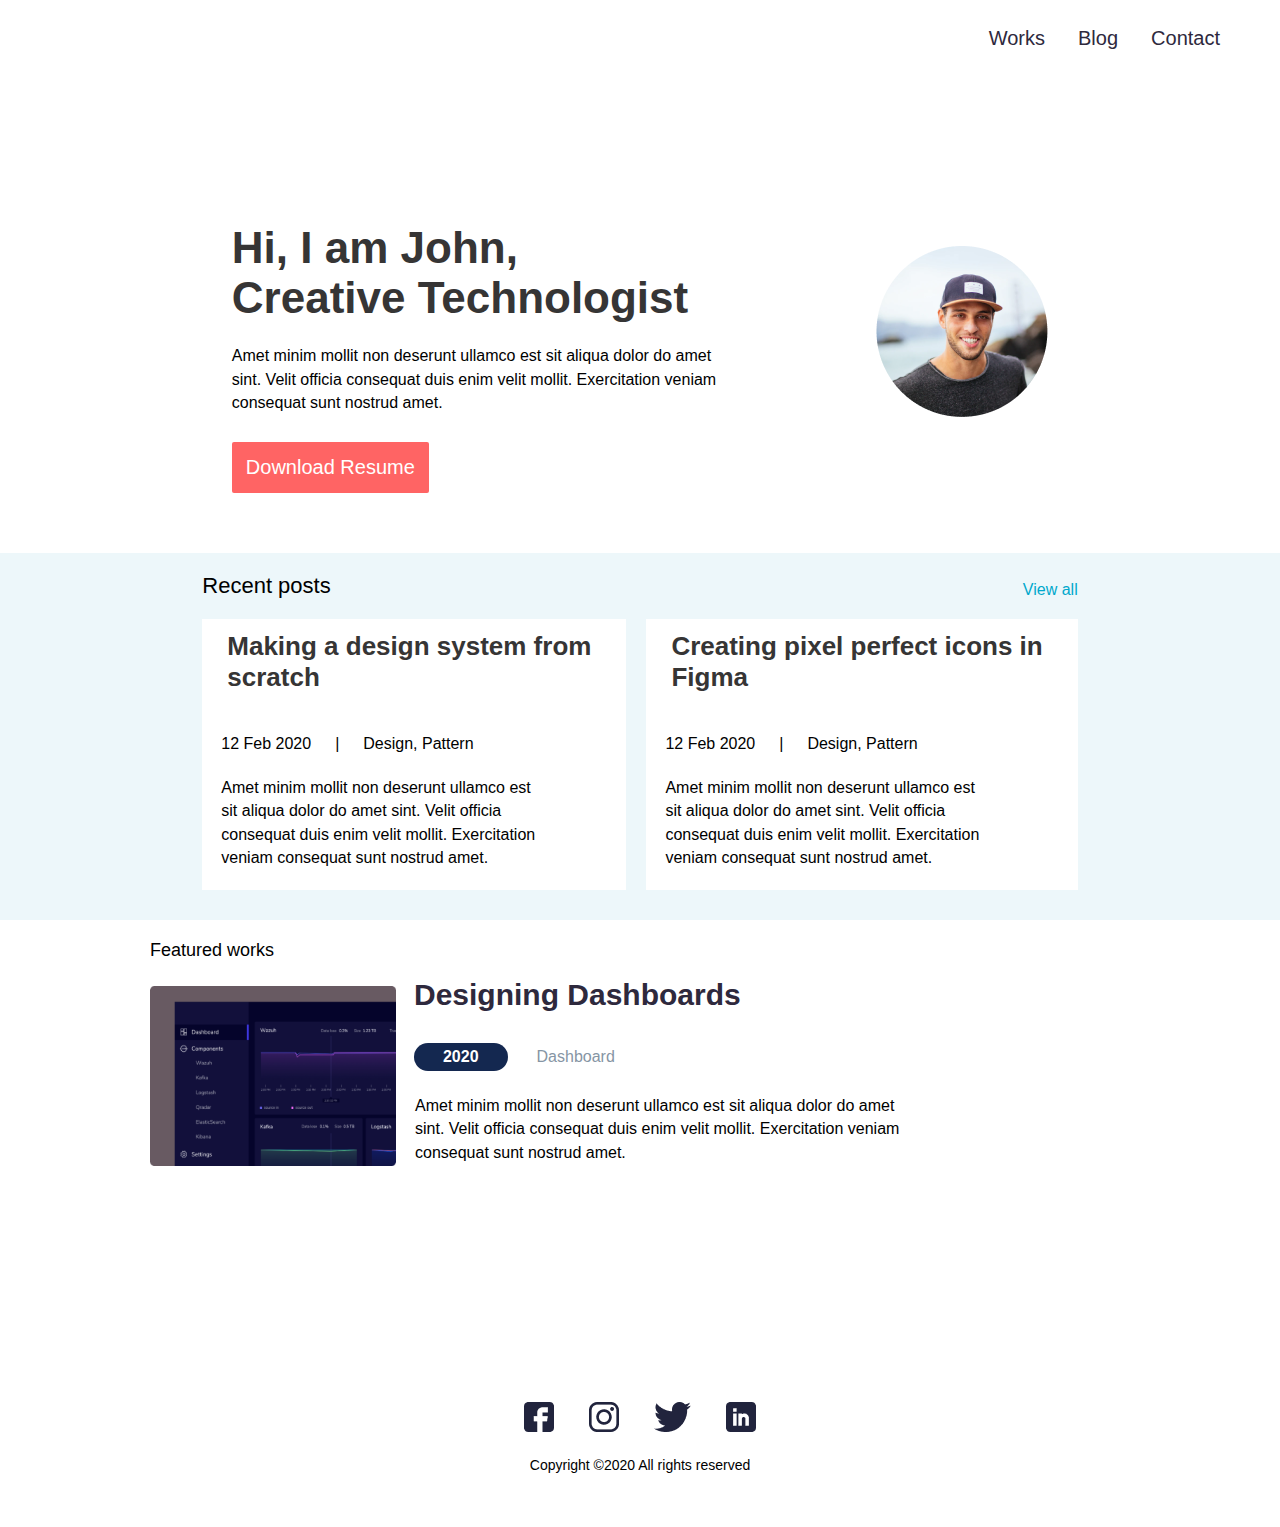
==== index.html @ 2c274daf "contact page" ====
<!DOCTYPE html>
<html lang="en">
<head>
    <meta charset="UTF-8">
    <meta name="viewport" content="width=device-width, initial-scale=1.0">
    <link rel="stylesheet" href="style.css">
    <title>Document</title>
</head>
<body>
    <header class="header">
        <img class="img-head" src="Mobile-Header.png" alt="side bar">

    </header>
    <header class ="header-desktop">
        <span class="works">Works</span>
        <span class="blog">Blog</span>
        <span class="contact">Contact</span>
</header>
    <section class="first-section">
        <img class="personal-image" src="Ellipse 1.png" alt="Personal photo">
        <div class="intro-desktop">
        <div class="introduction" >
            Hi, I am John,<br>
Creative<br> Technologist
        </div>
        <div class="introduction-desktop" >
            Hi, I am John,<br>
Creative Technologist
        </div>
        <div class=paragraph>
            Amet minim mollit non deserunt ullamco<br> est 
            sit aliqua dolor do amet sint. Velit officia<br>
            consequat duis enim velit mollit.<br> Exercitation
            veniam consequat sunt nostrud amet.
        </div>
        <div class=paragraph-desktop>
            Amet minim mollit non deserunt ullamco est 
            sit aliqua dolor do amet<br> sint. Velit officia
            consequat duis enim velit mollit. Exercitation
            veniam<br> consequat sunt nostrud amet.
        </div>
        <div class="download">
                Download Resume
            </div> 
      </div>
    </section>
    <section class="seconde-section">
        <div class="for-desktop-one">
        <div class="recent">
            Recent posts
        </div>
        <article class="block-one">
            <p class="head-style">
                Making a design system from<br>scratch
            </p>
            <div class="date">
                <p>
                    12 Feb 2020 
                </p>
                <p class="vector">
                   | 
                </p>
                <p class="design">
                    Design, Pattern
                </p>
                
           </div>
           <div class="paragraph-style">
            Amet minim mollit non deserunt ullamco est <br>
            sit aliqua dolor do amet sint. Velit officia<br>
            consequat duis enim velit mollit. Exercitation<br>
            veniam consequat sunt nostrud amet.
            
           </div>
           </div>
        </article>
        <div class="for-desktop-two">
            <div class="view-all">View all</div>
        <article class="block-two">
            <p class="head-style">
                Creating pixel perfect icons in<br> Figma
            </p>
            <div class="date">
                <p>
                    12 Feb 2020 
                </p>
                <p class="vector">
                   | 
                </p>
                <p class="design">
                    Design, Pattern
                </p>
                
           </div>
           <div class="paragraph-style">
            Amet minim mollit non deserunt ullamco est <br>
            sit aliqua dolor do amet sint. Velit officia<br>
            consequat duis enim velit mollit. Exercitation<br>
            veniam consequat sunt nostrud amet.
            
           </div>
        </div>
        </article>
           

 
        </div>

    </section>
    <section class="third-section">
        <div class="featured">
            Featured works
        </div>
        <div class="for-desktop-three">
        <img class="img-featured" src="Rectangle 30.png" alt="Featured works">
        <div class="for-desktop-four">
        <div class="designing">Designing Dashboards</div>
        <div class="yearD">
            <p class="year">
                2020
            </p>
            <p class="dash">
                Dashboard
            </p>
        </div>
        <div class="paragraph-style for-desktop-five" style="margin-top: 7px;">
            Amet minim mollit non deserunt ullamco est sit<br>
            aliqua dolor do amet sint. Velit officia<br>
            consequat duis enim velit mollit. Exercitation <br>
            veniam consequat sunt nostrud amet.
        </div>
        <div class="paragraph-desktop-new">
            Amet minim mollit non deserunt ullamco est 
            sit aliqua dolor do amet<br> sint. Velit officia
            consequat duis enim velit mollit. Exercitation
            veniam<br> consequat sunt nostrud amet.
        </div>
        </div>
        </div>
        <div class="for-desktop-three p2">
            <img class="img-featured" src="Rectangle 32.png" alt="Featured works">
            <div class="for-desktop-four">
            <div class="designing">Designing Dashboards</div>
            <div class="yearD">
                <p class="year">
                    2020
                </p>
                <p class="dash">
                    Illustration
                </p>
            </div>
            <div class="paragraph-desktop-new">
                Amet minim mollit non deserunt ullamco est 
                sit aliqua dolor do amet<br> sint. Velit officia
                consequat duis enim velit mollit. Exercitation
                veniam<br> consequat sunt nostrud amet.
            </div>
            </div>
            </div>
            <div class="for-desktop-three p3" style="margin-top: 20px;">
                <img class="img-featured" src="Rectangle 34.png" alt="Featured works">
                <div class="for-desktop-four">
                <div class="designing">Designing Dashboards</div>
                <div class="yearD">
                    <p class="year">
                        2020
                    </p>
                    <p class="dash">
                        Typography
                    </p>
                </div>
                <div class="paragraph-desktop-new">
                    Amet minim mollit non deserunt ullamco est 
                    sit aliqua dolor do amet<br> sint. Velit officia
                    consequat duis enim velit mollit. Exercitation
                    veniam<br> consequat sunt nostrud amet.
                </div>
                </div>
                </div>
    </section>
<section class="fourth-section">
    <article class="contacts">
        <div class="social-media">
        <img class="social fb" src="fb.png" alt="facebook" >
        <img class="social ins" src="insta.png" alt="Instagram">
        <img class="social twi" src="twitter.png" alt="Twitter">
        <img class="social lin" src="Linkedin.png" alt="Linkeden">
        </div>
        <div class="copyright">
            Copyright ©2020 All rights reserved 
        </div>

    </article>
</section>
</body>
</html>
---- style.css ----
body{
    margin: 0;

}

header{
    display: flex;
    align-items: center;
 
}

.header-desktop{
    display: none;
}

.img-head
{
    width: 100%
    
}

.first-section{
    display: flex;
    flex-direction: column;
    align-items: center;
}

.intro-desktop{
    display: flex;
    flex-direction: column;
    align-items: center;
}

.personal-img{
    flex: 150px;
    margin-top: 33px;

}
.introduction{
    margin-top: 43.14px;
    font-size: 32px;
    flex: 50px;
    font-family: sans-serif;
    font-weight: 700;
    color: rgb(54, 53, 53);
   
}

.paragraph{
    margin-top: 21px;
    font-size: 16px;
    font-family: sans-serif;
    font-weight: normal;
    line-height: 23.5px;
    margin-left: 40px;
}

.paragraph-desktop{
    display: none;
}

.introduction-desktop{
    display: none;
}

.download{
    margin-top: 27px;
    margin-bottom: 60px;
    font-size: 20px;
    font-family: sans-serif;
    color: white;
    background: #FF6464;
    border-radius: 2px;
    padding: 14px;

}

.seconde-section
{
    display: flex;
    flex-direction: column;
    align-items: center;
    background: #EDF7FA;
}

.recent{
    margin-top: 20px;
    font-size: 18px;
    font-family: sans-serif;
}

.block-one{
    display: flex;
    flex-direction: column;
    margin-top: 20px;
    background-color: white;

}

.head-style{
    margin-top: 12px;
    margin-left: 19px;
    margin-right: 8px;
    font-weight: 700;
    font-family: sans-serif;
    font-size: 22px;
    color: rgb(54, 53, 53);

}

.date{
    display: flex;
    flex-direction: row;
    margin-left: 19px;
    font-size: 16px;
    font-family: sans-serif;
}

.vector{
    margin-left: 24px;

}

.design
{
    margin-left: 24px;
    
}

.paragraph-style{
    margin-top: 7px;
    margin-left: 19px;
    font-size: 16px;
    font-family: sans-serif;
    line-height: 23.5px;
    margin-bottom: 20px;
}

.view-all{
    display: none;
}

.block-two
{
    display: flex;
    flex-direction: column;
    margin-top: 17px;
    background-color: white;
    margin-bottom: 38px;

}

.for-desktop-one, .for-desktop-two{
    display: flex;
    flex-direction: column;
    align-items: center;
}


.third-section{
    display: flex;
    flex-direction: column;
    align-items: center;
}


.featured{
    margin-top: 20px;
    font-size: 18px;
    font-family: sans-serif;
}

.img-featured{
    margin-top: 20px;
    flex: 230px;
}

.paragraph-desktop-new{
    display: none
}

.designing
{
    margin-top: 17px;
    margin-left: 18px;
    font-weight: 700;
    font-size: 24px;
    font-family: sans-serif;
    align-self: start;
    color: rgb(46, 41, 61);
}

.yearD{
    width: 100%;
    display: flex;
    align-items: center;
    justify-content: flex-start;
    
}

.year{
    margin-right: 22px;
    padding: 5px;
    margin-top: 16px;
    font-weight: 900;
    font-size: 16px;
    font-family: sans-serif;
    text-align: center;
    align-self: flex-start;
    color: white;
    background: #142850;
    border-radius: 16px;
    margin-left: 18px;
    width: 16.6%;

}

.dash{
    font-size: 16px;
    font-family: sans-serif;
    color: #8695A4;

}

.vector-B{
    height: 0%;
    width: 90%;
    margin-top: 17px;
}

.contacts{
    display: flex;
    margin-top: 167px;
    flex-direction: column;
    align-items: center;
    

}

.for-desktop-three{
    display: flex;
    flex-direction: column;
}

.p2{
    display: none;
}

.p3{
    display: none;
}

.for-desktop-four{
    display: flex;
    flex-direction: column;
    align-items: center;
}

.social-media{
    display: flex;
    flex-direction: row;
    margin-top: 51px;
    align-items: center;
}

     
    .ins{
        margin-left: 35px;
    }

    .twi{
        margin-left: 35px;
    }

    .lin{
        margin-left: 35px;
    }


    .copyright{
        margin-top: 25px;
        font-size: 14px;
        font-family: sans-serif;
        margin-bottom: 54px;
    }

     @media only screen and (min-width: 850px){

        .header{
            display: none;
        }

        .header-desktop{
            display: flex;
            flex-direction: row;
            justify-content: flex-end;
            margin-top: 27px ;
            margin-bottom: 130px;
            
        }

        .contact{
            margin-right: 60px;
            font-size: 20px;
            font-weight: 500;
            font-family: sans-serif;
            color: rgb(46, 41, 61);

        }

        .blog{
            margin-right: 33px;
            font-size: 20px;
            font-weight: 500;
            font-family: sans-serif;
            color: rgb(46, 41, 61);
        }

        .works{
            margin-right: 33px;
            font-size: 20px;
            font-weight: 500;
            font-family: sans-serif;
            color: rgb(46, 41, 61);
        }

        .first-section{
            flex-direction: row-reverse;
            justify-content: center;
        }

        .paragraph{
            display: none;
        }

        .introduction{
            display: none;
        }

        .paragraph-desktop{
            display: block;
            margin-top: 21px;
            font-size: 16px;
            font-family: sans-serif;
            font-weight: normal;
            line-height: 23.5px;
            margin-left: 0px;
        }
        
        .introduction-desktop{
            display: block;
            margin-top: 43.14px;
            font-size: 44px;
            flex: 50px;
            font-family: sans-serif;
            font-weight: 700;
            color: rgb(54, 53, 53);
            
        }

       
      .intro-desktop{
            display: flex;
            flex-direction: column;
            align-items: flex-start;
            margin-right: 90px;
            
         }

         .personal-image{
             margin-bottom: 70px;
             margin-left: 70px;
         }

         .seconde-section{
            flex-direction: row;
            justify-content: center;
            
         }

         .view-all{
            display: block;
            align-self: flex-end;
            margin-top: 28px;
            margin-bottom: 3px;
            font-size: 16px;
            font-family: sans-serif;
            color: #00A8CC;
        }
         
        .recent{
            font-size: 22px;
            align-self: flex-start;
        }

        .head-style{
            font-size: 26px;
            margin-right: 35px;
            margin-left: 25px;
        }
        

         .block-two{
             margin-bottom: 0px;
        }

         .for-desktop-one{
             margin-right: 10px;
             margin-bottom: 30px;
         }

         .for-desktop-two{
             margin-left: 10px;
             margin-bottom: 30px;
         }

         .third-section{
             align-items: flex-start;
         }

        .for-desktop-three{
            flex-direction: row;
            margin-left: 150px;
        }

        .featured{
            margin-left: 150px;
        }

        .designing{
            font-size: 30px;
        }

        .yearD{
            margin-top: 15px;
        }

        .for-desktop-five{
            display: none;
        }

        .paragraph-desktop-new{
            display: block;
            margin-top: 7px;
            margin-left: 19px;
            font-size: 16px;
            font-family: sans-serif;
            line-height: 23.5px;
            margin-bottom: 20px;
        }

        .img-featured{
            width: 246px;
            height: 180px;
            margin-top: 25px

        }
        
        .dash{
            margin-left: 7px;
        }

 }
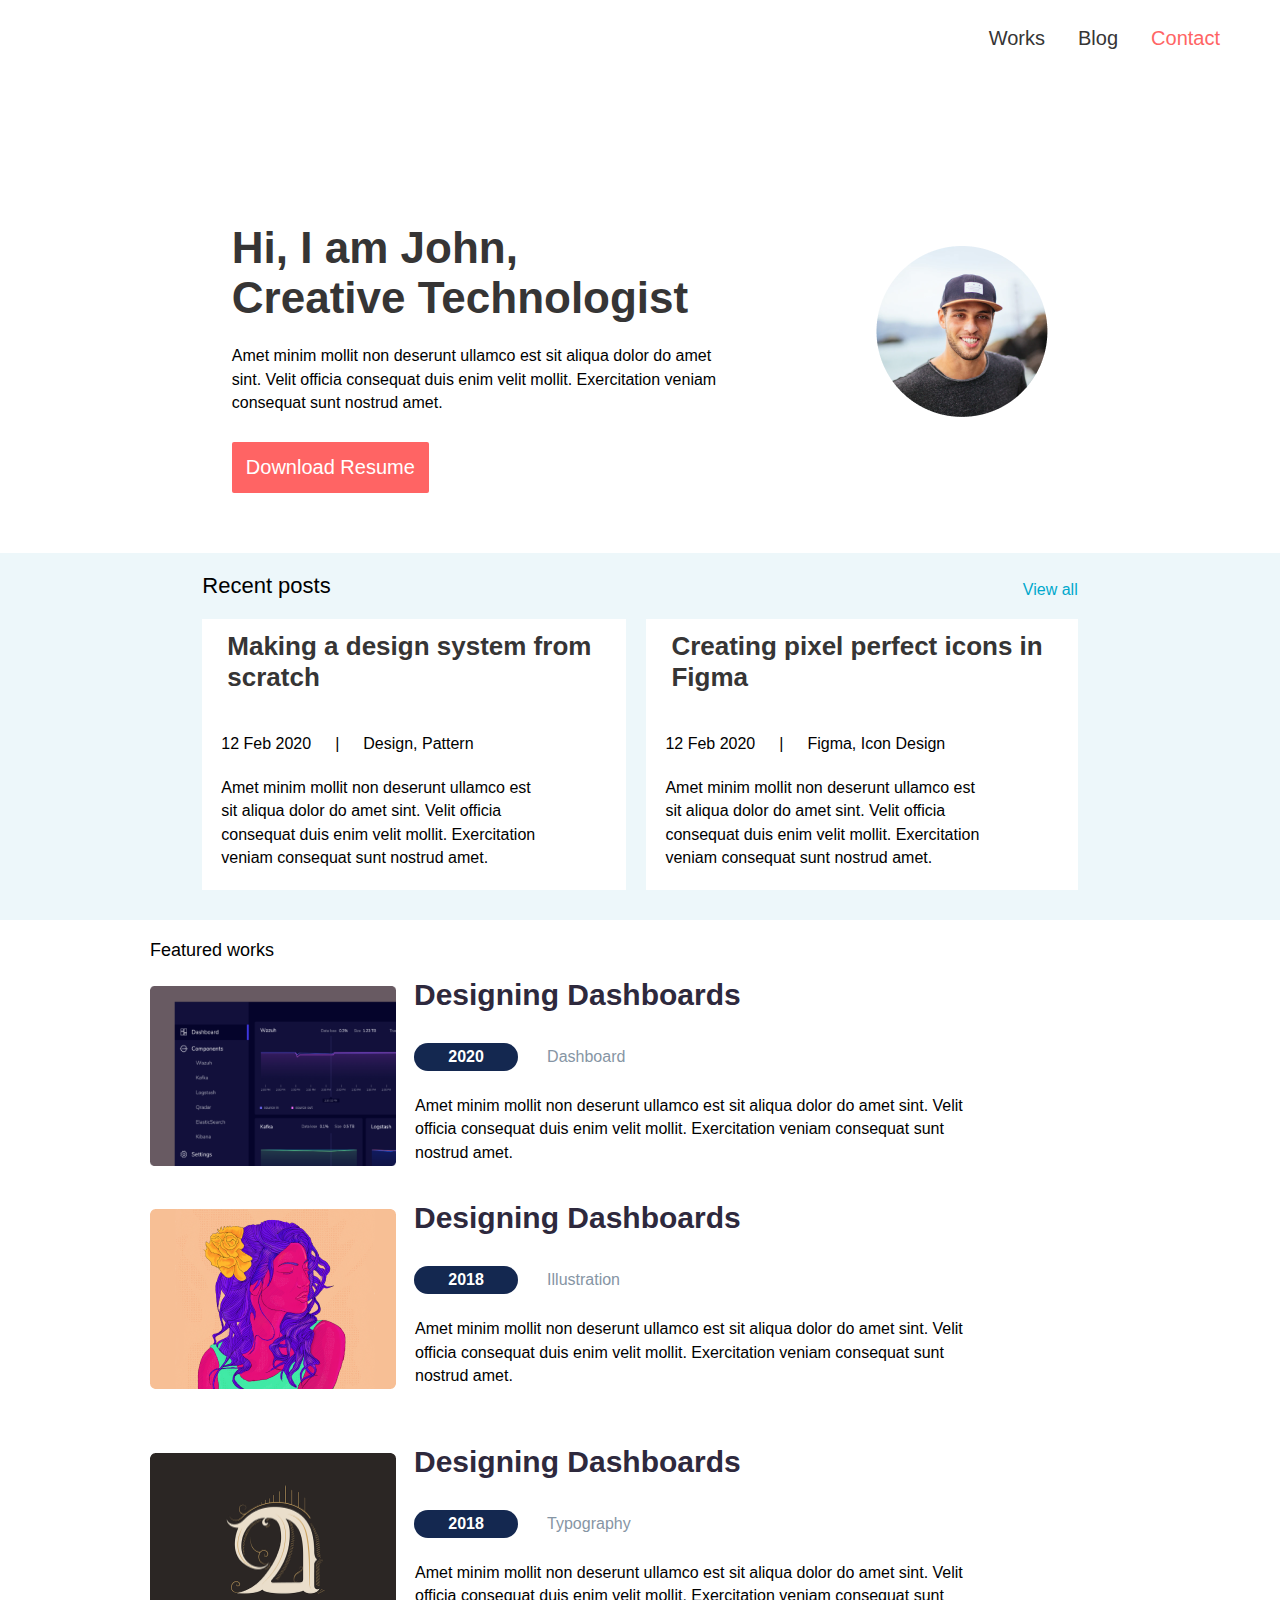
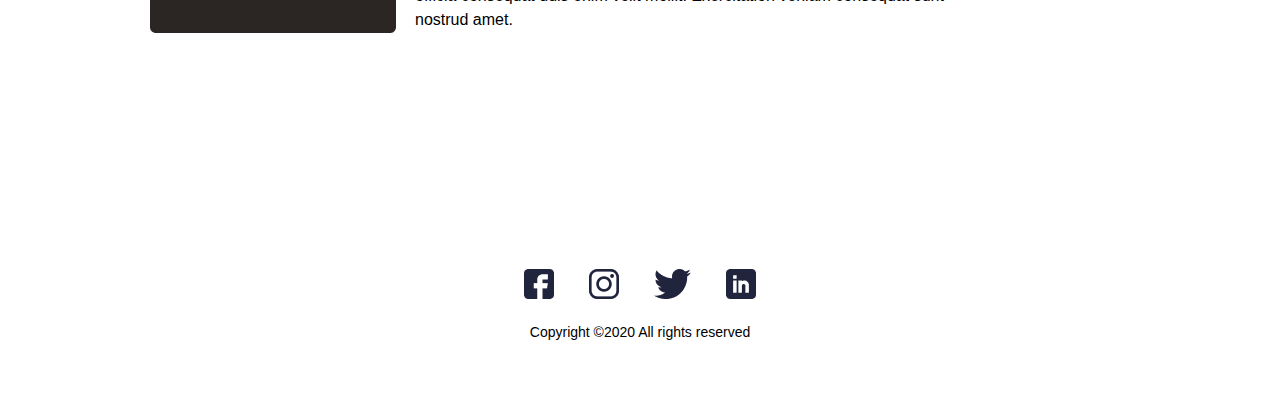
==== commit 0e218f60: "final draft after changes" ====
--- a/index.html
+++ b/index.html
@@ -12,9 +12,10 @@
 
     </header>
     <header class ="header-desktop">
-        <span class="works">Works</span>
-        <span class="blog">Blog</span>
-        <span class="contact">Contact</span>
+        <span class="works"><a href="work.html" class="works-link-contact">Works</a></span>
+        <span class="blog"><a href="blog.html" class="blog-link-contact">Blog</a></span>
+        <span class="contact" style="color: #FF6464;">
+            <a href="index.html" class="contact-link-contact">Contact</a></span>
 </header>
     <section class="first-section">
         <img class="personal-image" src="Ellipse 1.png" alt="Personal photo">
@@ -88,7 +89,7 @@
                    | 
                 </p>
                 <p class="design">
-                    Design, Pattern
+                    Figma, Icon Design
                 </p>
                 
            </div>
@@ -126,14 +127,14 @@
         <div class="paragraph-style for-desktop-five" style="margin-top: 7px;">
             Amet minim mollit non deserunt ullamco est sit<br>
             aliqua dolor do amet sint. Velit officia<br>
-            consequat duis enim velit mollit. Exercitation <br>
+            consequat duis enim velit mollit. Exercitation<br>
             veniam consequat sunt nostrud amet.
         </div>
         <div class="paragraph-desktop-new">
             Amet minim mollit non deserunt ullamco est 
-            sit aliqua dolor do amet<br> sint. Velit officia
+            sit aliqua dolor do amet sint. Velit<br>officia
             consequat duis enim velit mollit. Exercitation
-            veniam<br> consequat sunt nostrud amet.
+            veniam consequat sunt<br>nostrud amet.
         </div>
         </div>
         </div>
@@ -143,7 +144,7 @@
             <div class="designing">Designing Dashboards</div>
             <div class="yearD">
                 <p class="year">
-                    2020
+                    2018
                 </p>
                 <p class="dash">
                     Illustration
@@ -151,9 +152,9 @@
             </div>
             <div class="paragraph-desktop-new">
                 Amet minim mollit non deserunt ullamco est 
-                sit aliqua dolor do amet<br> sint. Velit officia
+                sit aliqua dolor do amet sint. Velit<br>officia
                 consequat duis enim velit mollit. Exercitation
-                veniam<br> consequat sunt nostrud amet.
+                veniam consequat sunt<br>nostrud amet.
             </div>
             </div>
             </div>
@@ -163,7 +164,7 @@
                 <div class="designing">Designing Dashboards</div>
                 <div class="yearD">
                     <p class="year">
-                        2020
+                        2018
                     </p>
                     <p class="dash">
                         Typography
@@ -171,14 +172,14 @@
                 </div>
                 <div class="paragraph-desktop-new">
                     Amet minim mollit non deserunt ullamco est 
-                    sit aliqua dolor do amet<br> sint. Velit officia
+                    sit aliqua dolor do amet sint. Velit<br>officia
                     consequat duis enim velit mollit. Exercitation
-                    veniam<br> consequat sunt nostrud amet.
+                    veniam consequat sunt<br>nostrud amet.
                 </div>
                 </div>
                 </div>
     </section>
-<section class="fourth-section">
+<section class="footer">
     <article class="contacts">
         <div class="social-media">
         <img class="social fb" src="fb.png" alt="facebook" >
--- a/style.css
+++ b/style.css
@@ -215,6 +215,7 @@
 
 }
 
+
 .dash{
     font-size: 16px;
     font-family: sans-serif;
@@ -284,7 +285,243 @@
         margin-bottom: 54px;
     }
 
-     @media only screen and (min-width: 850px){
+
+    /* Blog page*/
+
+    .first-section-blog{
+        display: flex;
+        flex-direction: column;
+        align-items: center;
+    }
+
+    .container{
+        display: flex;
+        flex-direction: column;
+        align-items: center;
+    }
+
+    .blog-head{
+        font-size: 30px;
+        font-weight: 700;
+        font-family: sans-serif;
+        line-height: 60px;
+        color: rgb(54, 53, 53);
+        margin-top: 24px;
+        align-self: flex-start;
+        }
+
+        .head-of-the-paragraph{
+            font-size: 26px;
+            font-weight: 500;
+            font-family: sans-serif;
+            color: rgb(54, 53, 53);
+           }
+
+           .para-1{
+               margin-top: 20px;
+           }
+
+        .date-blog{
+            display: flex;
+            flex-direction: row;
+            font-size: 16px;
+            font-family: sans-serif;
+            margin-top: 0px;
+        }
+        
+        .main-block{
+        display: flex;
+        flex-direction: column;
+        align-items: flex-start;
+        }
+
+        .vector-blog{
+            margin-left: 14px;
+        }
+
+        .express{
+            margin-left: 15px;
+            color: #8695A4;
+
+        }
+
+        .blog-paragraph{
+            font-size: 16px;
+            font-family: sans-serif;
+            line-height: 23.5px;
+            margin-top: 17px;
+            color: rgb(54, 53, 53);
+        }
+
+        .vector-horizontal{
+            height: 0px;
+            width: 90%;
+            border: 1px solid #E0E0E0;
+            margin-top: 24px;
+            margin-bottom: 18px;
+
+        }
+
+        .blog-paragraph-for-desktop{
+            display: none;
+        }
+
+
+
+        /* Work page*/
+
+
+        .head-work{
+        font-size: 30px;
+        font-weight: 700;
+        font-family: sans-serif;
+        line-height: 60px;
+        color: rgb(54, 53, 53);
+        margin-top: 24px;
+        align-self: flex-start;
+
+        }
+
+        .main-section{
+            display: flex;
+            flex-direction: column;
+            align-items: center;
+        }
+
+        .vector-horizontal-work{
+            height: 0px;
+            width: 90%;
+            border: 1px solid #E0E0E0;
+            margin-top: 17px;
+            margin-bottom: 0px;
+        }
+
+        .work-paragraph-for-desktop{
+            display: none;
+        }
+
+        .mobile-hide{
+            display: none;
+        }
+
+        .v-1{
+            display: none;
+        }
+
+        .v-1-footer{
+            display: none;
+        }
+
+        /* Work Detail Page */
+
+
+        .header-desktop-work-detail{
+            display: none;
+        }
+
+
+        .container-work-detail{
+        display: flex;
+        flex-direction: column;
+        align-items: center;
+        }
+
+       .Designing-Dashboards-with-usability-mobile{
+        font-size: 30px;
+        font-weight: 700;
+        font-family: sans-serif;
+        line-height: 50px;
+        color: rgb(54, 53, 53);
+        margin-top: 70px;
+        align-self: flex-start;
+        margin-left: 18px;
+    }
+
+    
+    .Designing-Dashboards-with-usability-desktop{
+        display: none;
+    }
+
+    .year-container{
+        display: flex;
+        flex-direction: row;
+        justify-content: flex-start;
+        align-self: flex-start;
+        margin-top: 24px;
+    }
+
+    .desktop-pic-4, .desktop-pic-5, .desktop-pic-6, 
+    .paragraph-work-detail-desktop,
+    .dash-work-detail-desktop, .year-work-detail-desktop{
+        display: none;
+    }
+
+    .year-work-detail-mobile{
+    padding: 5px;
+    font-weight: 900;
+    font-size: 18px;
+    font-family: sans-serif;
+    text-align: center;
+    align-self: flex-start;
+    color: white;
+    background: #FF7C7C;
+    border-radius: 16px;
+    width: 25%;
+    margin-left: 18px;
+    }
+
+    .dash-work-detail-mobile{
+        font-size: 18px;
+        font-family: sans-serif;
+        color: #8695A4;
+        margin-left: 15px;
+    }
+
+    .paragraph-work-detail-mobile
+    {
+        font-size: 16px;
+        font-family: sans-serif;
+        line-height: 23.5px;
+        margin-top: 24px;
+        color: rgb(54, 53, 53); 
+    }
+
+    .mobile-pic-4{
+        margin-top: 23px;
+    }
+
+    .heading-1{
+        font-size: 26px;
+        font-family: sans-serif;
+        font-weight: 500;
+        margin-top: 35px;
+        align-self: flex-start;
+        margin-left: 18px;
+        line-height: 60px;
+    }
+
+    .heading-2{
+        font-size: 20px;
+        font-family: sans-serif;
+        font-weight: 500;
+        align-self: flex-start;
+        margin-left: 18px;
+        line-height: 60px;
+}
+
+.paragraph-work-detail-2{
+    margin-top: 0px;
+}
+
+.mobile-pic-5, .mobile-pic-6{
+    margin-top: 24px;
+
+}
+
+
+
+
+@media only screen and (min-width: 850px){
 
         .header{
             display: none;
@@ -459,5 +696,282 @@
         .dash{
             margin-left: 7px;
         }
+        .p1, .p2, .p3{
+            display: flex;
+        }
+
+
+
+        /* Blog page */
+
+
+        .blog-paragraph{
+            display: none;
+        }
+
+
+        .blog-paragraph-for-desktop{
+            display: block;
+            font-size: 16px;
+            font-family: sans-serif;
+            line-height: 23.5px;
+            margin-top: 6px;
+            color: rgb(54, 53, 53);
+          }
+
+          
+        .vector-horizontal{
+            height: 0px;
+            width: 90%;
+            border: 1px solid #E0E0E0;
+            margin-top: 29px;
+            margin-bottom: 32px;
+
+        }
+
+        .blog-head{
+            font-size: 44px;
+        }
+
+        .head-of-the-paragraph{
+            font-size: 30px;
+        }
+
+        .para-1{
+            margin-top: 55px;
+        }
+
+
+
+        /*work page*/
+
+
+        .mobile-hide-work{
+            display: none;
+        }
+
+        .designing-work{
+            margin-top: 4px;
+        }
+
+        .year-work{
+            margin-top: 7px;
+        }
+
+        .head-work{
+            font-size: 44px;
+            margin-bottom: 20px;
+        }
+
+        .vector-horizontal-work{
+            display: none;
+        }
+
+        .v-1{
+            display: block;
+            width: 100%;
+            margin-top: 40px;
+            margin-bottom: 35px;
+        }
+
+        .v-1-footer{
+            display: block;
+            width: 100%;
+            margin-top: 40px;
+            margin-bottom: 60px;
+ }
+
+        .mobile-hide{
+            display: flex;
+        }
+
+
+
+        /* Work Detail Page */
+
+
+        .header-desktop-work-detail{
+            display: flex;
+            flex-direction: row;
+            justify-content: flex-end;
+            margin-top: 27px ;
+            margin-bottom: 0px;
+        }
+
+        .Designing-Dashboards-with-usability-mobile{
+            display: none;
+        }
+
+        
+       .Designing-Dashboards-with-usability-desktop{
+           display: block;
+           font-size: 34px;
+           font-weight: 700;
+           font-family: sans-serif;
+           line-height: 50px;
+           color: rgb(54, 53, 53);
+           margin-top: 70px;
+           align-self: flex-start;
+           margin-left: 18px;
+       }
+
+       .dash-work-detail-mobile{
+           display: none;
+       }
+
+       .year-container{
+           width: 100%;
+       }
+
+       .dash-work-detail-desktop{
+           display: block;
+           font-size: 20px;
+           font-family: sans-serif;
+           color: rgb(54, 53, 53);
+           margin-left: 19px;
+           margin-top: 6px;
+       }
+
+       .paragraph-work-detail-mobile{
+           display: none;
+       }
+
+       .paragraph-work-detail-desktop{
+           display: block;
+           font-size: 16px;
+           font-family: sans-serif;
+           line-height: 23.5px;
+           margin-top: 24px;
+           color: rgb(54, 53, 53);
+       }
+
+       .year-work-detail-mobile{
+           display: none;
+       }
+
+       .year-work-detail-desktop{
+        display: block;
+        padding: 5px;
+        font-weight: 900;
+        font-size: 18px;
+        font-family: sans-serif;
+        text-align: center;
+        align-self: flex-start;
+        color: white;
+        background: #FF7C7C;
+        border-radius: 16px;
+        width: 10.5%;
+        margin-left: 18px;
+       }
+
+       .mobile-pic-4, .mobile-pic-5, .mobile-pic-6{
+           display: none;
+       }
+
+       .desktop-pic-4{
+           display: block;
+           margin-top: 46px;
+       }
+
+       .desktop-pic-5{
+           display: block;
+           margin-top: 30px;
+       }
+
+       .desktop-pic-6{
+           display: block;
+           margin-top: 27px;
+       }
+
+
+       a.contact-link-works:link {color: rgb(54, 53, 53); text-decoration: none;}
+       a.contact-link-works:hover {color: #00A8CC; text-decoration: none;}
+       a.contact-link-works:visited {color: rgb(54, 53, 53); text-decoration: none;}
+
+       
+       a.blog-link-works:link {color: rgb(54, 53, 53); text-decoration: none;}
+       a.blog-link-works:hover {color: #00A8CC; text-decoration: none;}
+       a.blog-link-works:visited {color: rgb(54, 53, 53); text-decoration: none;}
+
+       
+       a.works-link-works:link {color: #FF6464; text-decoration: none;}
+       a.works-link-works:hover {color: #00A8CC; text-decoration: none;}
+       a.works-link-works:visited {color: #FF6464; text-decoration: none;}
+       
+
+
+
+       
+       a.contact-link-blog:link {color: rgb(54, 53, 53); text-decoration: none;}
+       a.contact-link-blog:hover {color: #00A8CC; text-decoration: none;}
+       a.contact-link-blog:visited {color: rgb(54, 53, 53); text-decoration: none;}
+
+       
+       a.blog-link-blog:link {color:  #FF6464; text-decoration: none;}
+       a.blog-link-blog:hover {color: #00A8CC; text-decoration: none;}
+       a.blog-link-blog:visited {color:  #FF6464; text-decoration: none;}
+
+       
+       a.works-link-blog:link {color: rgb(54, 53, 53); text-decoration: none;}
+       a.works-link-blog:hover {color: #00A8CC; text-decoration: none;}
+       a.works-link-blog:visited {color: rgb(54, 53, 53); text-decoration: none;}
+
+
+
+
+       
+       
+       a.contact-link-contact:link {color:  #FF6464; text-decoration: none;}
+       a.contact-link-contact:hover {color: #00A8CC; text-decoration: none;}
+       a.contact-link-contact:visited {color:  #FF6464; text-decoration: none;}
+
+       
+       a.blog-link-contact:link {color:  rgb(54, 53, 53); text-decoration: none;}
+       a.blog-link-contact:hover {color: #00A8CC; text-decoration: none;}
+       a.blog-link-contact:visited {color:  rgb(54, 53, 53); text-decoration: none;}
+
+       
+       a.works-link-contact:link {color: rgb(54, 53, 53); text-decoration: none;}
+       a.works-link-contact:hover {color: #00A8CC; text-decoration: none;}
+       a.works-link-contact:visited {color: rgb(54, 53, 53); text-decoration: none;}
+
+       
+       .Works-details{
+        margin-right: 33px;
+        font-size: 20px;
+        font-weight: 500;
+        font-family: sans-serif;
+        color: rgb(46, 41, 61);
+       }
+
+
+        a.Work-detail-works:link {color: rgb(54, 53, 53); text-decoration: none;}
+        a.Work-detail-works:hover {color: #00A8CC; text-decoration: none;}
+        a.Work-detail-works:visited {color: rgb(54, 53, 53); text-decoration: none;}
+
+
+        a.Work-detail-works-d:link {color: #FF6464; text-decoration: none;}
+        a.Work-detail-works-d:hover {color: #00A8CC; text-decoration: none;}
+        a.Work-detail-works-d:visited {color: #FF6464; text-decoration: none;}
+
+
+        a.works-link-works-d:link {color: rgb(54, 53, 53); text-decoration: none;}
+        a.works-link-works-d:hover {color: #00A8CC; text-decoration: none;}
+        a.works-link-works-d:visited {color: rgb(54, 53, 53); text-decoration: none;}
+
+
+        
+
+
+
+
+
+       
+
+
+
+
+
+
 
  }